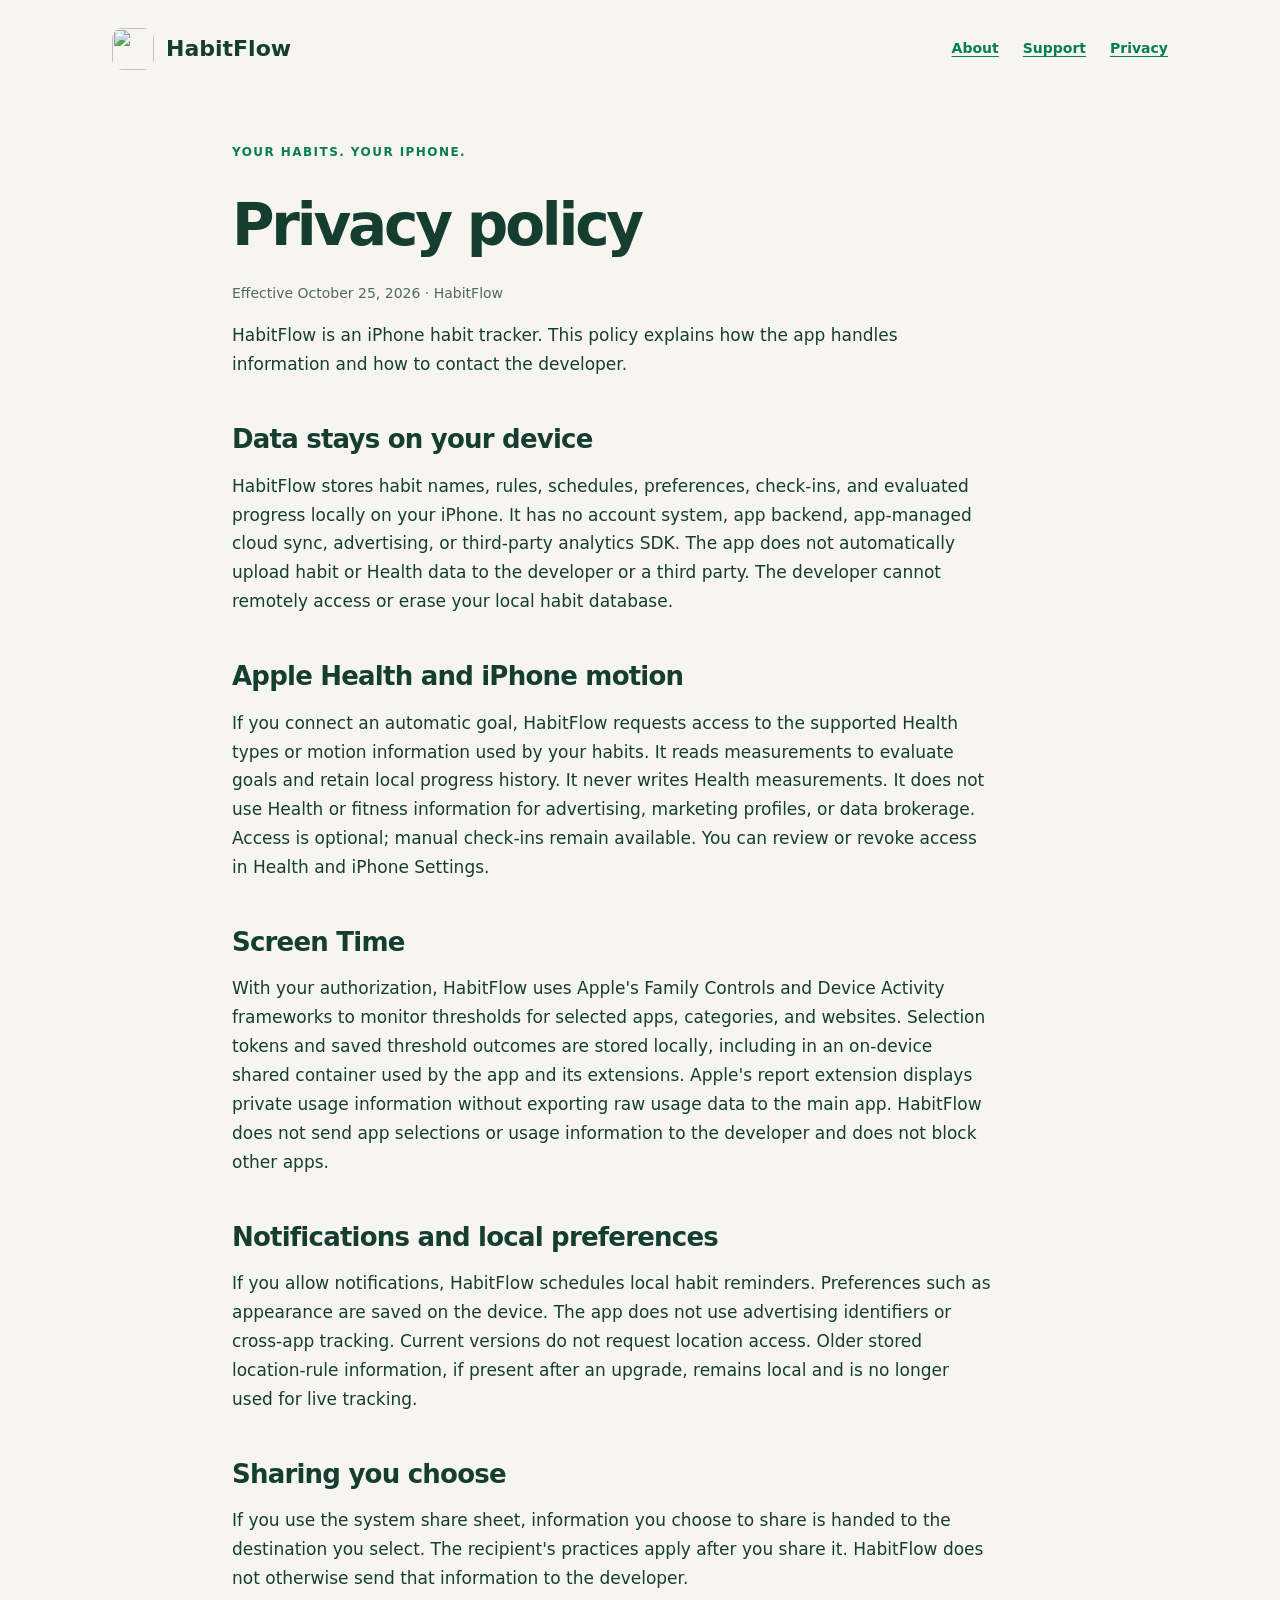
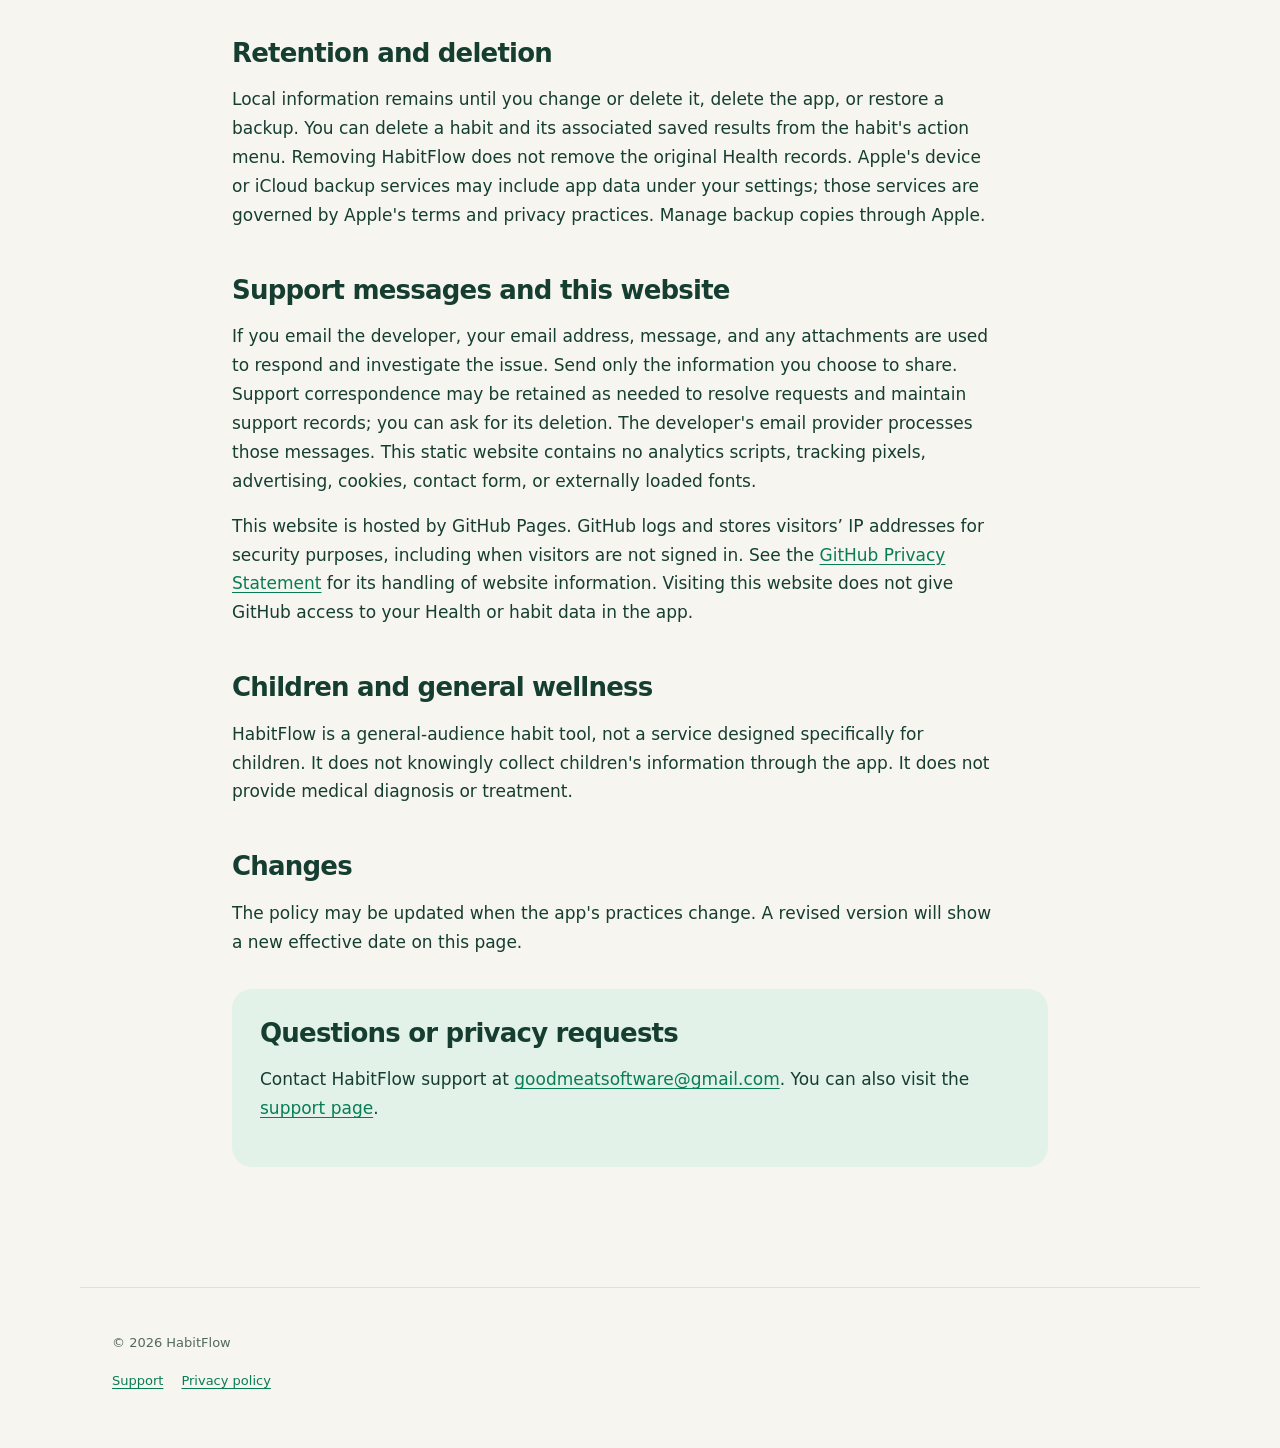
==== privacy.html @ bbb04924 "Add HabitFlow support and privacy pages" ====
<!doctype html>
<html lang="en"><head><meta charset="utf-8"><meta name="viewport" content="width=device-width,initial-scale=1">
<title>HabitFlow Privacy Policy</title><meta name="description" content="How HabitFlow handles on-device habit data, optional Health and Screen Time permissions, and support messages.">
<link rel="icon" type="image/png" href="assets/icon.png"><link rel="stylesheet" href="style.css"></head>
<body><header><a class="brand" href="index.html"><img src="assets/icon.png" alt="">HabitFlow</a>
<nav aria-label="Main navigation"><a href="index.html">About</a><a href="support.html">Support</a><a href="privacy.html">Privacy</a></nav></header>
<main class="document"><p class="eyebrow">YOUR HABITS. YOUR IPHONE.</p><h1>Privacy policy</h1><p class="note">Effective October 25, 2026 · HabitFlow</p>
<p>HabitFlow is an iPhone habit tracker. This policy explains how the app handles information and how to contact the developer.</p>
<h2>Data stays on your device</h2><p>HabitFlow stores habit names, rules, schedules, preferences, check-ins, and evaluated progress locally on your iPhone. It has no account system, app backend, app-managed cloud sync, advertising, or third-party analytics SDK. The app does not automatically upload habit or Health data to the developer or a third party. The developer cannot remotely access or erase your local habit database.</p>
<h2>Apple Health and iPhone motion</h2><p>If you connect an automatic goal, HabitFlow requests access to the supported Health types or motion information used by your habits. It reads measurements to evaluate goals and retain local progress history. It never writes Health measurements. It does not use Health or fitness information for advertising, marketing profiles, or data brokerage. Access is optional; manual check-ins remain available. You can review or revoke access in Health and iPhone Settings.</p>
<h2>Screen Time</h2><p>With your authorization, HabitFlow uses Apple's Family Controls and Device Activity frameworks to monitor thresholds for selected apps, categories, and websites. Selection tokens and saved threshold outcomes are stored locally, including in an on-device shared container used by the app and its extensions. Apple's report extension displays private usage information without exporting raw usage data to the main app. HabitFlow does not send app selections or usage information to the developer and does not block other apps.</p>
<h2>Notifications and local preferences</h2><p>If you allow notifications, HabitFlow schedules local habit reminders. Preferences such as appearance are saved on the device. The app does not use advertising identifiers or cross-app tracking. Current versions do not request location access. Older stored location-rule information, if present after an upgrade, remains local and is no longer used for live tracking.</p>
<h2>Sharing you choose</h2><p>If you use the system share sheet, information you choose to share is handed to the destination you select. The recipient's practices apply after you share it. HabitFlow does not otherwise send that information to the developer.</p>
<h2>Retention and deletion</h2><p>Local information remains until you change or delete it, delete the app, or restore a backup. You can delete a habit and its associated saved results from the habit's action menu. Removing HabitFlow does not remove the original Health records. Apple's device or iCloud backup services may include app data under your settings; those services are governed by Apple's terms and privacy practices. Manage backup copies through Apple.</p>
<h2>Support messages and this website</h2><p>If you email the developer, your email address, message, and any attachments are used to respond and investigate the issue. Send only the information you choose to share. Support correspondence may be retained as needed to resolve requests and maintain support records; you can ask for its deletion. The developer's email provider processes those messages. This static website contains no analytics scripts, tracking pixels, advertising, cookies, contact form, or externally loaded fonts.</p><p>This website is hosted by GitHub Pages. GitHub logs and stores visitors’ IP addresses for security purposes, including when visitors are not signed in. See the <a href="https://docs.github.com/en/site-policy/privacy-policies/github-general-privacy-statement">GitHub Privacy Statement</a> for its handling of website information. Visiting this website does not give GitHub access to your Health or habit data in the app.</p>
<h2>Children and general wellness</h2><p>HabitFlow is a general-audience habit tool, not a service designed specifically for children. It does not knowingly collect children's information through the app. It does not provide medical diagnosis or treatment.</p>
<h2>Changes</h2><p>The policy may be updated when the app's practices change. A revised version will show a new effective date on this page.</p>
<section class="contact"><h2>Questions or privacy requests</h2><p>Contact HabitFlow support at <a href="mailto:goodmeatsoftware@gmail.com">goodmeatsoftware@gmail.com</a>. You can also visit the <a href="support.html">support page</a>.</p></section></main>
<footer><p>© 2026 HabitFlow</p><p><a href="support.html">Support</a><a href="privacy.html">Privacy policy</a></p></footer></body></html>
---- style.css ----
@font-face{font-family:Manrope;src:url(assets/Manrope.ttf) format("truetype");font-weight:200 800;font-display:swap}
:root{color-scheme:light;--ink:#153e31;--muted:#53695e;--cream:#f7f5ef;--mint:#e2f2e9;--green:#087d55}*{box-sizing:border-box}body{margin:0;background:var(--cream);color:var(--ink);font:17px/1.7 Manrope,system-ui,sans-serif}a{color:var(--green);text-underline-offset:.2em}a:focus-visible,summary:focus-visible{outline:3px solid var(--green);outline-offset:5px}header,main,footer{max-width:1120px;margin:auto;padding:28px 32px}header{display:flex;align-items:center;justify-content:space-between;gap:24px}header .brand{display:flex;gap:12px;align-items:center;font-size:22px;font-weight:800;text-decoration:none;color:var(--ink)}header img{width:42px;height:42px;border-radius:11px}nav{display:flex;gap:24px;font-size:14px;font-weight:650}h1{font-size:clamp(42px,6vw,76px);line-height:1.09;letter-spacing:-.055em;margin:32px 0 24px;font-weight:780}h2{font-size:26px;letter-spacing:-.03em;line-height:1.25;margin:44px 0 16px}h3{font-size:19px;margin:0 0 8px}p,li{max-width:760px}p{margin:16px 0}.lead{font-size:22px;color:var(--muted);max-width:700px}.eyebrow{font-size:12px;letter-spacing:.12em;font-weight:750;color:var(--green)}.hero-art{width:100%;display:block;border-radius:28px;margin:40px 0}.pills{display:flex;gap:12px;flex-wrap:wrap;margin:28px 0}.pills span{padding:7px 14px;border-radius:20px;background:var(--mint);font-size:13px;font-weight:650}.cards{display:grid;grid-template-columns:repeat(3,1fr);gap:24px;margin:36px 0}.card{background:white;border:1px solid #e1e7df;border-radius:20px;padding:24px}.card p{font-size:15px;color:var(--muted)}.screens{display:grid;grid-template-columns:repeat(3,1fr);gap:24px;margin:30px 0}.screens img{display:block;width:100%;border-radius:20px}.contact{background:var(--mint);border-radius:20px;padding:28px;margin:32px 0;max-width:820px}.contact h2{margin-top:0}.contact a{overflow-wrap:anywhere}.document{max-width:880px}.document h1{font-size:clamp(40px,6vw,58px)}.document p,.document li{max-width:760px}details{background:white;border:1px solid #e1e7df;border-radius:16px;padding:20px 24px;margin:14px 0}summary{cursor:pointer;font-weight:750}details p{color:var(--muted);font-size:16px}footer{font-size:13px;color:var(--muted);border-top:1px solid #d9e3d9;margin-top:60px;padding-top:28px;padding-bottom:40px}footer a{margin-right:18px}.note{font-size:14px;color:var(--muted)}@media(max-width:650px){header,main,footer{padding-left:22px;padding-right:22px}header{flex-wrap:wrap;padding-top:22px}nav{gap:20px}.cards{grid-template-columns:1fr}.screens{gap:10px}.screens img{border-radius:10px}.hero-art{border-radius:18px}.lead{font-size:19px}.contact{padding:22px}h1{margin-top:24px}body{font-size:16px}}
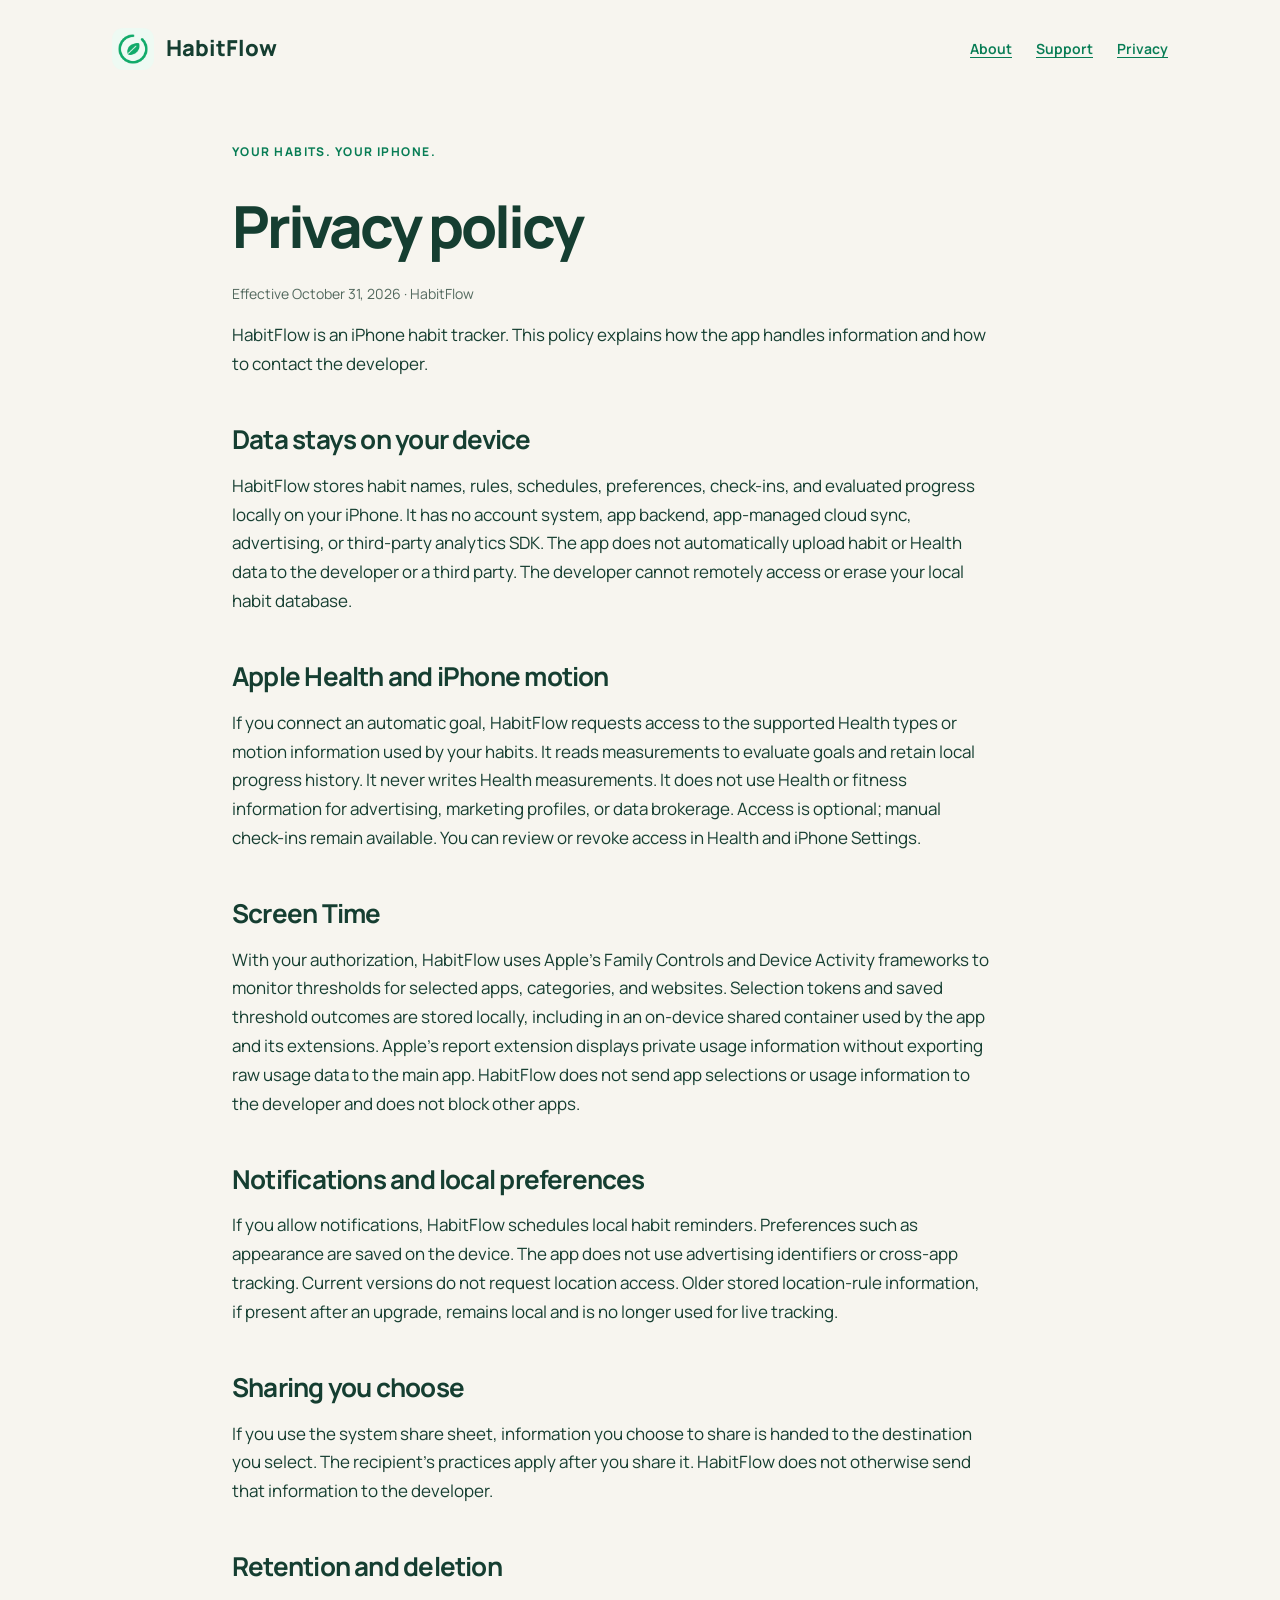
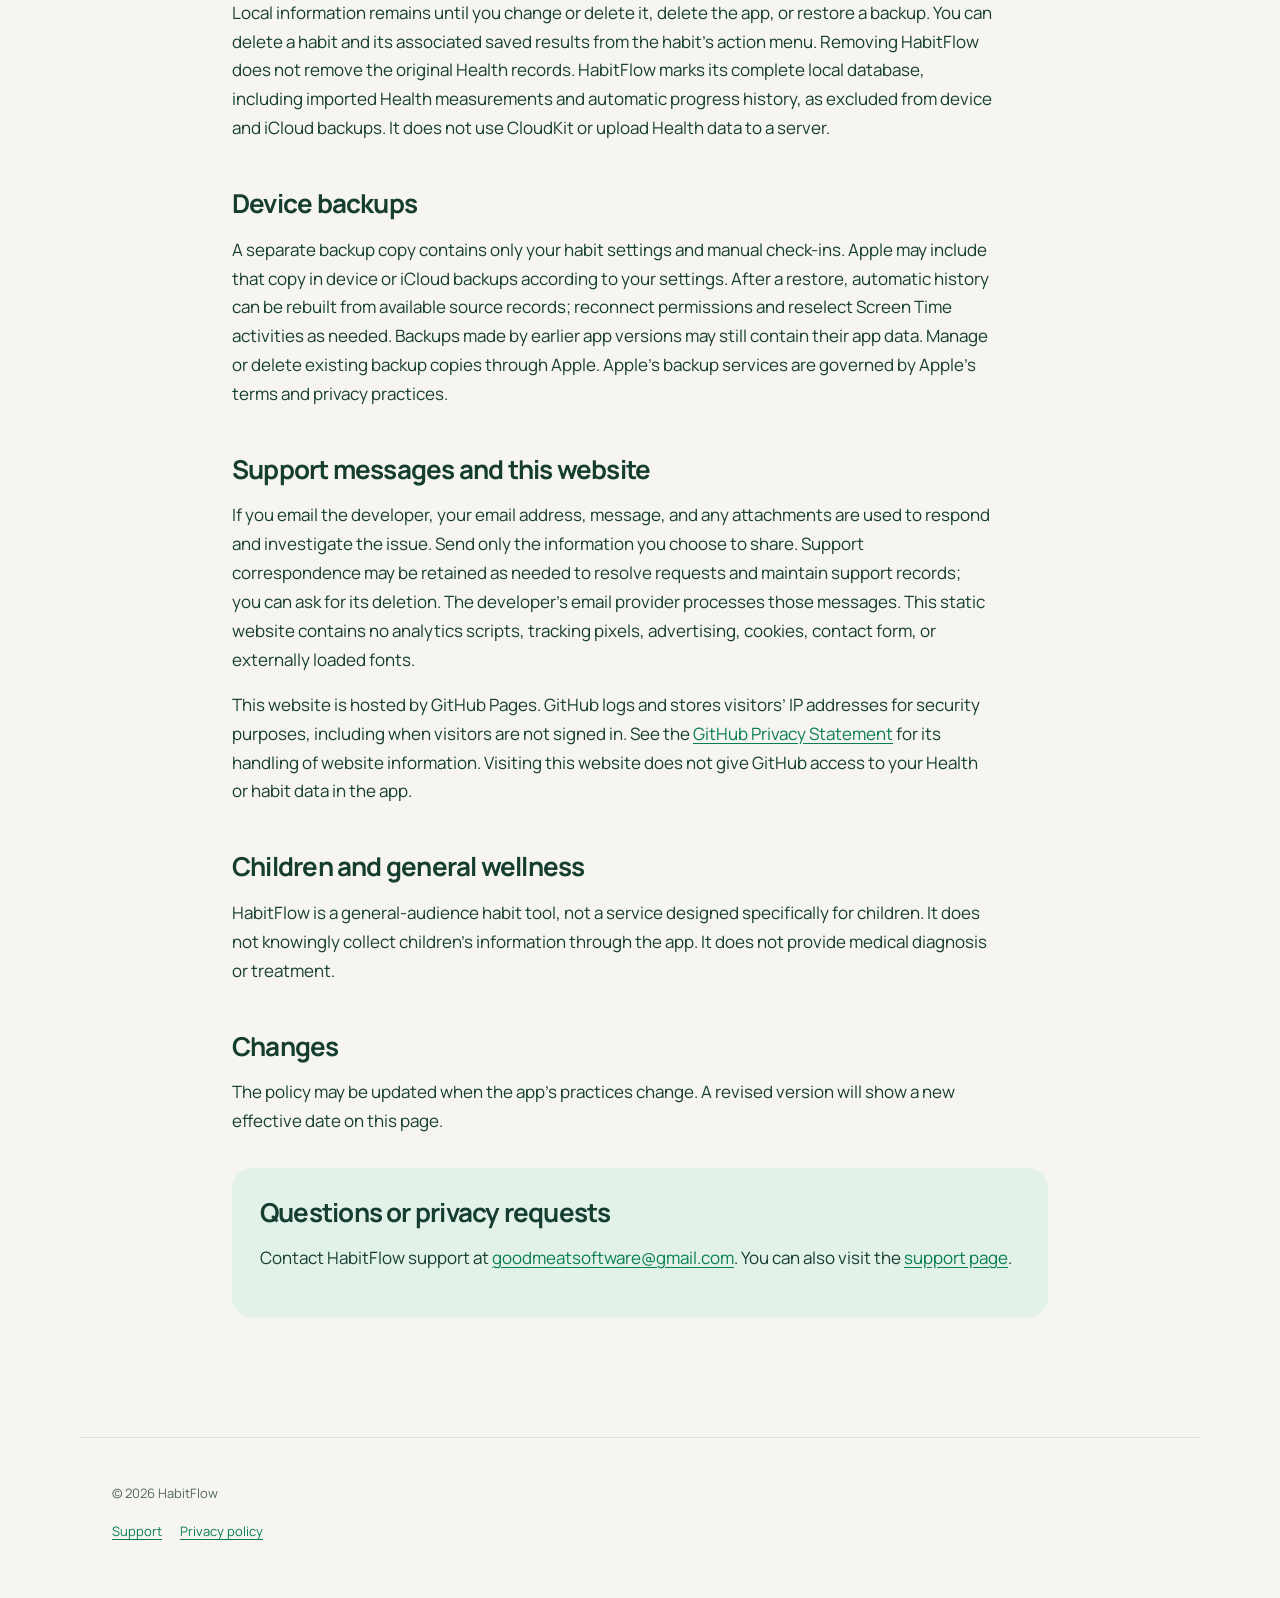
==== commit 3d1949ec: "Document Health history backup exclusions and restore behavior" ====
--- a/privacy.html
+++ b/privacy.html
@@ -4,14 +4,14 @@
 <link rel="icon" type="image/png" href="assets/icon.png"><link rel="stylesheet" href="style.css"></head>
 <body><header><a class="brand" href="index.html"><img src="assets/icon.png" alt="">HabitFlow</a>
 <nav aria-label="Main navigation"><a href="index.html">About</a><a href="support.html">Support</a><a href="privacy.html">Privacy</a></nav></header>
-<main class="document"><p class="eyebrow">YOUR HABITS. YOUR IPHONE.</p><h1>Privacy policy</h1><p class="note">Effective October 25, 2026 · HabitFlow</p>
+<main class="document"><p class="eyebrow">YOUR HABITS. YOUR IPHONE.</p><h1>Privacy policy</h1><p class="note">Effective October 31, 2026 · HabitFlow</p>
 <p>HabitFlow is an iPhone habit tracker. This policy explains how the app handles information and how to contact the developer.</p>
 <h2>Data stays on your device</h2><p>HabitFlow stores habit names, rules, schedules, preferences, check-ins, and evaluated progress locally on your iPhone. It has no account system, app backend, app-managed cloud sync, advertising, or third-party analytics SDK. The app does not automatically upload habit or Health data to the developer or a third party. The developer cannot remotely access or erase your local habit database.</p>
 <h2>Apple Health and iPhone motion</h2><p>If you connect an automatic goal, HabitFlow requests access to the supported Health types or motion information used by your habits. It reads measurements to evaluate goals and retain local progress history. It never writes Health measurements. It does not use Health or fitness information for advertising, marketing profiles, or data brokerage. Access is optional; manual check-ins remain available. You can review or revoke access in Health and iPhone Settings.</p>
 <h2>Screen Time</h2><p>With your authorization, HabitFlow uses Apple's Family Controls and Device Activity frameworks to monitor thresholds for selected apps, categories, and websites. Selection tokens and saved threshold outcomes are stored locally, including in an on-device shared container used by the app and its extensions. Apple's report extension displays private usage information without exporting raw usage data to the main app. HabitFlow does not send app selections or usage information to the developer and does not block other apps.</p>
 <h2>Notifications and local preferences</h2><p>If you allow notifications, HabitFlow schedules local habit reminders. Preferences such as appearance are saved on the device. The app does not use advertising identifiers or cross-app tracking. Current versions do not request location access. Older stored location-rule information, if present after an upgrade, remains local and is no longer used for live tracking.</p>
 <h2>Sharing you choose</h2><p>If you use the system share sheet, information you choose to share is handed to the destination you select. The recipient's practices apply after you share it. HabitFlow does not otherwise send that information to the developer.</p>
-<h2>Retention and deletion</h2><p>Local information remains until you change or delete it, delete the app, or restore a backup. You can delete a habit and its associated saved results from the habit's action menu. Removing HabitFlow does not remove the original Health records. Apple's device or iCloud backup services may include app data under your settings; those services are governed by Apple's terms and privacy practices. Manage backup copies through Apple.</p>
+<h2>Retention and deletion</h2><p>Local information remains until you change or delete it, delete the app, or restore a backup. You can delete a habit and its associated saved results from the habit's action menu. Removing HabitFlow does not remove the original Health records. HabitFlow marks its complete local database, including imported Health measurements and automatic progress history, as excluded from device and iCloud backups. It does not use CloudKit or upload Health data to a server.</p><h2>Device backups</h2><p>A separate backup copy contains only your habit settings and manual check-ins. Apple may include that copy in device or iCloud backups according to your settings. After a restore, automatic history can be rebuilt from available source records; reconnect permissions and reselect Screen Time activities as needed. Backups made by earlier app versions may still contain their app data. Manage or delete existing backup copies through Apple. Apple's backup services are governed by Apple's terms and privacy practices.</p>
 <h2>Support messages and this website</h2><p>If you email the developer, your email address, message, and any attachments are used to respond and investigate the issue. Send only the information you choose to share. Support correspondence may be retained as needed to resolve requests and maintain support records; you can ask for its deletion. The developer's email provider processes those messages. This static website contains no analytics scripts, tracking pixels, advertising, cookies, contact form, or externally loaded fonts.</p><p>This website is hosted by GitHub Pages. GitHub logs and stores visitors’ IP addresses for security purposes, including when visitors are not signed in. See the <a href="https://docs.github.com/en/site-policy/privacy-policies/github-general-privacy-statement">GitHub Privacy Statement</a> for its handling of website information. Visiting this website does not give GitHub access to your Health or habit data in the app.</p>
 <h2>Children and general wellness</h2><p>HabitFlow is a general-audience habit tool, not a service designed specifically for children. It does not knowingly collect children's information through the app. It does not provide medical diagnosis or treatment.</p>
 <h2>Changes</h2><p>The policy may be updated when the app's practices change. A revised version will show a new effective date on this page.</p>
